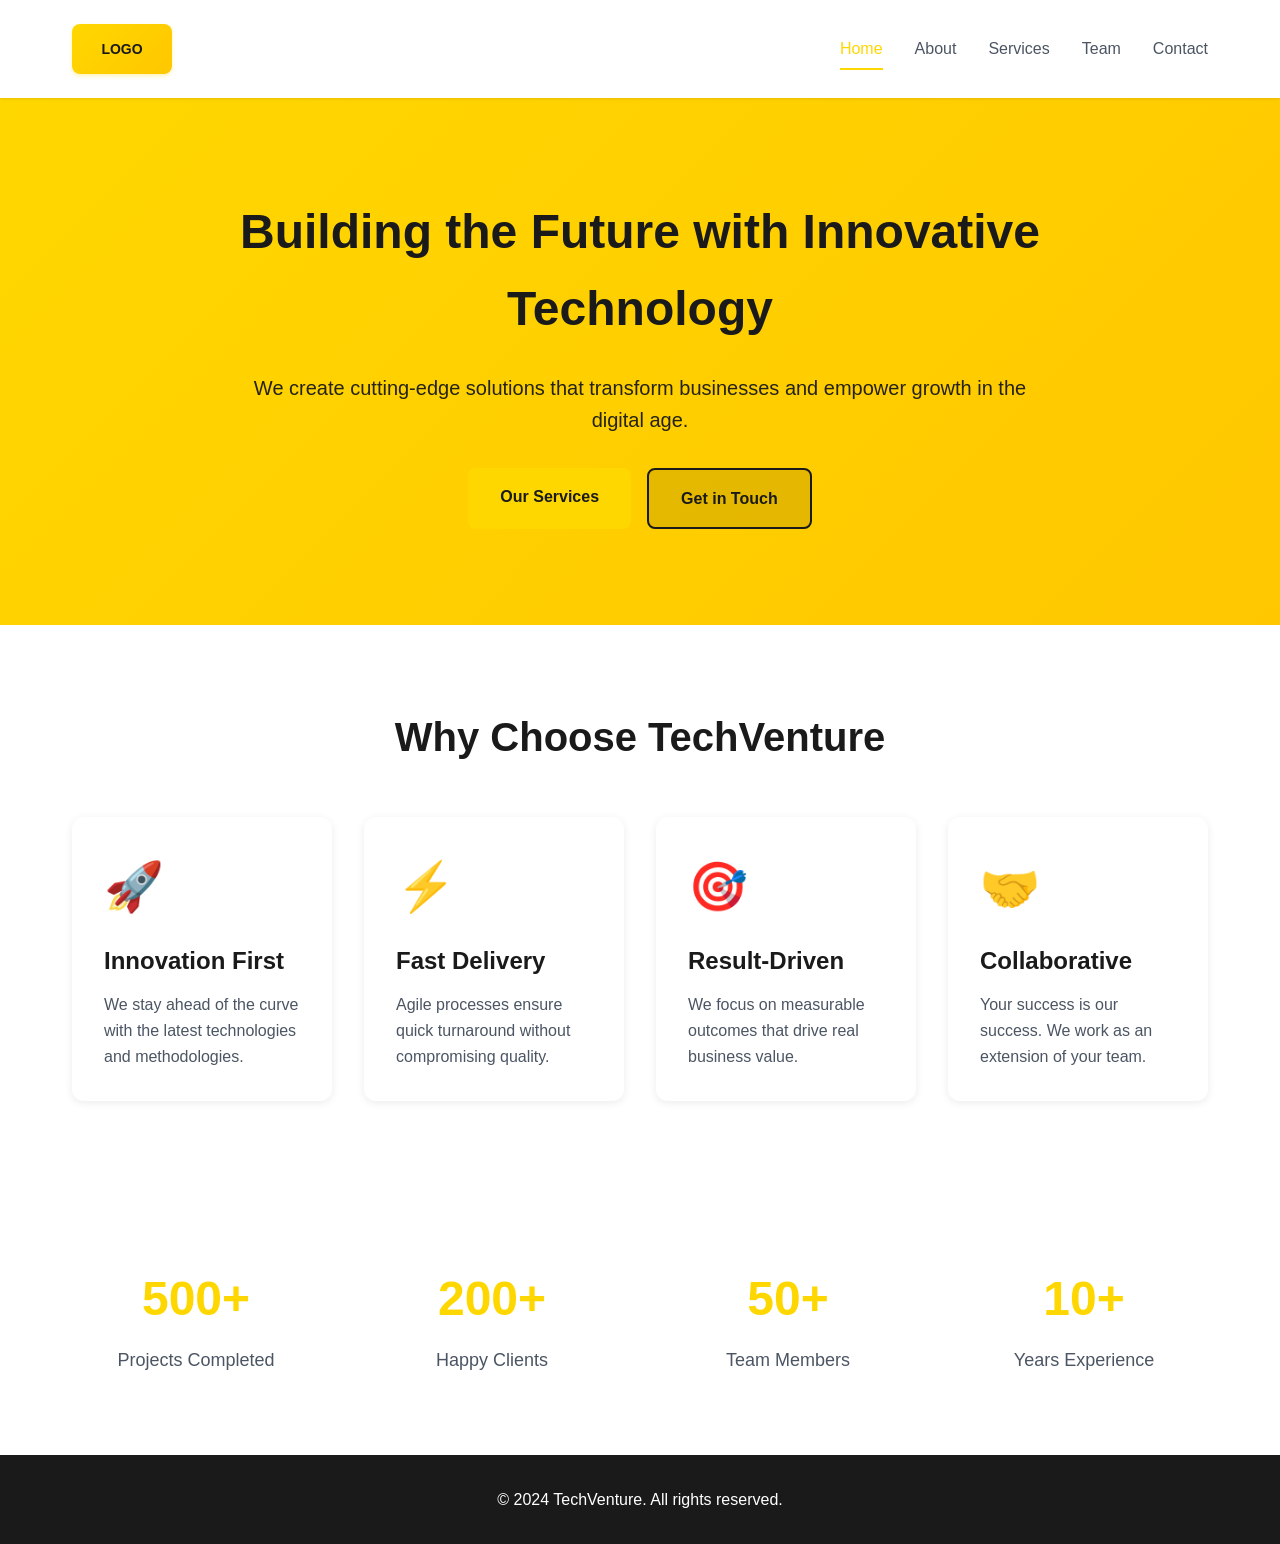
==== index.html @ 813dd055 "Add files via upload" ====
<!DOCTYPE html>
<html lang="en">
<head>
	<meta charset="UTF-8">
	<meta name="viewport" content="width=device-width, initial-scale=1.0">
	<title>TechVenture - Innovating Tomorrow</title>
	<link rel="stylesheet" href="styles.css">
</head>
<body>
	<nav class="navbar">
		<div class="nav-container">
			<div class="logo-space">
				<div class="logo-placeholder">LOGO</div>
			</div>
			<div class="nav-links">
				<a href="index.html" class="nav-link active">Home</a>
				<a href="about.html" class="nav-link">About</a>
				<a href="services.html" class="nav-link">Services</a>
				<a href="team.html" class="nav-link">Team</a>
				<a href="contact.html" class="nav-link">Contact</a>
			</div>
		</div>
	</nav>

	<section class="hero">
		<div class="hero-content">
			<h1>Building the Future with Innovative Technology</h1>
			<p>We create cutting-edge solutions that transform businesses and empower growth in the digital age.</p>
			<div class="cta-buttons">
				<a href="services.html" class="btn btn-primary">Our Services</a>
				<a href="contact.html" class="btn btn-secondary">Get in Touch</a>
			</div>
		</div>
	</section>

	<section class="features">
		<div class="container">
			<h2>Why Choose TechVenture</h2>
			<div class="features-grid">
				<div class="feature-card">
					<div class="feature-icon">🚀</div>
					<h3>Innovation First</h3>
					<p>We stay ahead of the curve with the latest technologies and methodologies.</p>
				</div>
				<div class="feature-card">
					<div class="feature-icon">⚡</div>
					<h3>Fast Delivery</h3>
					<p>Agile processes ensure quick turnaround without compromising quality.</p>
				</div>
				<div class="feature-card">
					<div class="feature-icon">🎯</div>
					<h3>Result-Driven</h3>
					<p>We focus on measurable outcomes that drive real business value.</p>
				</div>
				<div class="feature-card">
					<div class="feature-icon">🤝</div>
					<h3>Collaborative</h3>
					<p>Your success is our success. We work as an extension of your team.</p>
				</div>
			</div>
		</div>
	</section>

	<section class="stats">
		<div class="container">
			<div class="stats-grid">
				<div class="stat">
					<div class="stat-number">500+</div>
					<div class="stat-label">Projects Completed</div>
				</div>
				<div class="stat">
					<div class="stat-number">200+</div>
					<div class="stat-label">Happy Clients</div>
				</div>
				<div class="stat">
					<div class="stat-number">50+</div>
					<div class="stat-label">Team Members</div>
				</div>
				<div class="stat">
					<div class="stat-number">10+</div>
					<div class="stat-label">Years Experience</div>
				</div>
			</div>
		</div>
	</section>

	<footer class="footer">
		<div class="container">
			<p>&copy; 2024 TechVenture. All rights reserved.</p>
		</div>
	</footer>

	<script src="script.js"></script>
</body>
</html>
---- styles.css ----
* {
	margin: 0;
	padding: 0;
	box-sizing: border-box;
}

:root {
	--primary-yellow: #FFD700;
	--secondary-yellow: #FFC700;
	--dark: #1a1a1a;
	--light: #ffffff;
	--gray-text: #4b5563;
	--gray-light: #6b7280;
	--gray-bg: #f3f4f6;
	--gray-border: #e5e7eb;
	font-family: -apple-system, BlinkMacSystemFont, 'Segoe UI', Roboto, Oxygen, Ubuntu, Cantarell, sans-serif;
	line-height: 1.6;
	color: var(--dark);
}

html {
	scroll-behavior: smooth;
}

body {
	background: var(--light);
	color: var(--dark);
}

.container {
	max-width: 1200px;
	margin: 0 auto;
	padding: 0 2rem;
}

a {
	color: inherit;
	text-decoration: none;
}

button {
	font-family: inherit;
}

/* Navigation */
.navbar {
	background: var(--light);
	box-shadow: 0 1px 3px rgba(0, 0, 0, 0.1);
	position: sticky;
	top: 0;
	z-index: 100;
}

.nav-container {
	max-width: 1200px;
	margin: 0 auto;
	padding: 1.5rem 2rem;
	display: flex;
	justify-content: space-between;
	align-items: center;
	gap: 3rem;
}

.logo-space {
	flex-shrink: 0;
}

.logo-placeholder {
	width: 100px;
	height: 50px;
	background: linear-gradient(135deg, var(--primary-yellow) 0%, var(--secondary-yellow) 100%);
	border-radius: 8px;
	display: flex;
	align-items: center;
	justify-content: center;
	font-weight: 700;
	color: var(--dark);
	font-size: 0.875rem;
	box-shadow: 0 2px 4px rgba(255, 215, 0, 0.3);
}

.nav-links {
	display: flex;
	gap: 2rem;
}

.nav-link {
	color: var(--gray-text);
	font-weight: 500;
	transition: color 0.3s;
	position: relative;
}

.nav-link:hover {
	color: var(--primary-yellow);
}

.nav-link.active {
	color: var(--primary-yellow);
}

.nav-link.active::after {
	content: '';
	position: absolute;
	bottom: -0.5rem;
	left: 0;
	right: 0;
	height: 2px;
	background: var(--primary-yellow);
}

/* Hero Section */
.hero {
	background: linear-gradient(135deg, var(--primary-yellow) 0%, var(--secondary-yellow) 100%);
	color: var(--dark);
	padding: 6rem 2rem;
	text-align: center;
}

.hero-content {
	max-width: 800px;
	margin: 0 auto;
}

.hero h1 {
	font-size: 3rem;
	margin-bottom: 1.5rem;
	font-weight: 700;
}

.hero p {
	font-size: 1.25rem;
	margin-bottom: 2rem;
	opacity: 0.95;
}

.cta-buttons {
	display: flex;
	gap: 1rem;
	justify-content: center;
	flex-wrap: wrap;
}

/* Buttons */
.btn {
	padding: 1rem 2rem;
	border-radius: 8px;
	text-decoration: none;
	font-weight: 600;
	transition: all 0.3s;
	display: inline-block;
	border: none;
	cursor: pointer;
	font-size: 1rem;
	font-family: inherit;
}

.btn-primary {
	background: var(--primary-yellow);
	color: var(--dark);
}

.btn-primary:hover {
	background: var(--secondary-yellow);
	transform: translateY(-2px);
	box-shadow: 0 4px 12px rgba(255, 215, 0, 0.3);
}

.btn-secondary {
	background: rgba(0, 0, 0, 0.1);
	color: var(--dark);
	border: 2px solid var(--dark);
}

.btn-secondary:hover {
	background: var(--dark);
	color: var(--primary-yellow);
}

/* Features Section */
.features,
.stats {
	padding: 5rem 2rem;
}

.features h2 {
	text-align: center;
	font-size: 2.5rem;
	margin-bottom: 3rem;
}

.features-grid {
	display: grid;
	grid-template-columns: repeat(auto-fit, minmax(250px, 1fr));
	gap: 2rem;
}

.feature-card {
	background: var(--light);
	padding: 2rem;
	border-radius: 12px;
	box-shadow: 0 2px 8px rgba(0, 0, 0, 0.08);
	transition: transform 0.3s, box-shadow 0.3s;
}

.feature-card:hover {
	transform: translateY(-4px);
	box-shadow: 0 8px 24px rgba(0, 0, 0, 0.12);
}

.feature-icon {
	font-size: 3rem;
	margin-bottom: 1rem;
}

.feature-card h3 {
	font-size: 1.5rem;
	margin-bottom: 0.75rem;
	color: var(--dark);
}

.feature-card p {
	color: var(--gray-text);
	margin: 0;
}

/* Stats Section */
.stats {
	background: var(--light);
}

.stats-grid {
	display: grid;
	grid-template-columns: repeat(auto-fit, minmax(200px, 1fr));
	gap: 3rem;
	text-align: center;
}

.stat-number {
	font-size: 3rem;
	font-weight: 700;
	color: var(--primary-yellow);
	margin-bottom: 0.5rem;
}

.stat-label {
	color: var(--gray-text);
	font-size: 1.125rem;
}

/* Page Header */
.page-header {
	background: linear-gradient(135deg, var(--primary-yellow) 0%, var(--secondary-yellow) 100%);
	color: var(--dark);
	padding: 4rem 2rem;
	text-align: center;
}

.page-header h1 {
	font-size: 3rem;
	margin-bottom: 1rem;
}

.page-header p {
	font-size: 1.25rem;
	opacity: 0.95;
}

/* About Page */
.about-intro {
	padding: 5rem 0 3rem;
	text-align: center;
}

.intro-content {
	max-width: 800px;
	margin: 0 auto;
}

.intro-content h2 {
	font-size: 2.5rem;
	margin-bottom: 1.5rem;
}

.intro-content p {
	font-size: 1.125rem;
	color: var(--gray-text);
	line-height: 1.8;
	margin-bottom: 1rem;
}

.values-section {
	padding: 5rem 0;
}

.values-section h2 {
	text-align: center;
	font-size: 2.5rem;
	margin-bottom: 3rem;
}

.values-grid {
	display: grid;
	grid-template-columns: repeat(auto-fit, minmax(250px, 1fr));
	gap: 2rem;
}

.value-card {
	padding: 2rem;
	border: 2px solid var(--gray-border);
	border-radius: 12px;
	transition: all 0.3s;
}

.value-card:hover {
	border-color: var(--primary-yellow);
	transform: translateY(-4px);
}

.value-card h3 {
	font-size: 1.5rem;
	margin-bottom: 1rem;
	color: var(--primary-yellow);
}

.value-card p {
	color: var(--gray-text);
	margin: 0;
}

.mission-section {
	background: var(--gray-bg);
	padding: 5rem 0;
	text-align: center;
}

.mission-section h2 {
	font-size: 2.5rem;
	margin-bottom: 1.5rem;
}

.mission-section p {
	font-size: 1.25rem;
	color: var(--gray-text);
}

/* Services Page */
.services-section {
	padding: 5rem 0;
}

.services-grid {
	display: grid;
	grid-template-columns: repeat(auto-fit, minmax(350px, 1fr));
	gap: 2.5rem;
}

.service-card {
	background: var(--light);
	padding: 2.5rem;
	border-radius: 12px;
	box-shadow: 0 2px 8px rgba(0, 0, 0, 0.08);
	transition: all 0.3s;
}

.service-card:hover {
	transform: translateY(-4px);
	box-shadow: 0 8px 24px rgba(0, 0, 0, 0.12);
}

.service-icon {
	font-size: 3rem;
	margin-bottom: 1.5rem;
}

.service-card h3 {
	font-size: 1.75rem;
	margin-bottom: 1rem;
	color: var(--dark);
}

.service-card p {
	color: var(--gray-text);
	margin-bottom: 1.5rem;
	line-height: 1.6;
}

.service-features {
	list-style: none;
	padding: 0;
	margin: 0;
}

.service-features li {
	color: var(--gray-light);
	padding: 0.5rem 0;
	padding-left: 1.5rem;
	position: relative;
}

.service-features li::before {
	content: '✓';
	position: absolute;
	left: 0;
	color: var(--primary-yellow);
	font-weight: 700;
}

.cta-section {
	background: linear-gradient(135deg, var(--gray-bg) 0%, var(--gray-border) 100%);
	padding: 5rem 2rem;
	text-align: center;
}

.cta-section h2 {
	font-size: 2.5rem;
	margin-bottom: 1rem;
}

.cta-section p {
	font-size: 1.25rem;
	color: var(--gray-text);
	margin-bottom: 2rem;
}

/* Team Page */
.team-intro {
	padding: 5rem 0 3rem;
	text-align: center;
}

.team-intro h2 {
	font-size: 2.5rem;
	margin-bottom: 1.5rem;
}

.team-intro p {
	font-size: 1.125rem;
	color: var(--gray-text);
	line-height: 1.8;
}

.team-section {
	padding: 3rem 0 5rem;
}

.section-title {
	text-align: center;
	font-size: 2rem;
	margin-bottom: 3rem;
	color: var(--dark);
}

.team-grid {
	display: grid;
	grid-template-columns: repeat(3, 1fr);
	gap: 3rem;
}

.team-member {
	text-align: center;
}

.member-image {
	width: 150px;
	height: 150px;
	border-radius: 50%;
	background: linear-gradient(135deg, var(--primary-yellow) 0%, var(--secondary-yellow) 100%);
	margin: 0 auto 1.5rem;
	display: flex;
	align-items: center;
	justify-content: center;
	font-size: 2.5rem;
	font-weight: 700;
	color: var(--dark);
	transition: transform 0.3s;
	box-shadow: 0 4px 12px rgba(255, 215, 0, 0.3);
}

.team-member:hover .member-image {
	transform: scale(1.05);
}

.team-member h3 {
	font-size: 1.5rem;
	margin-bottom: 0.5rem;
	color: var(--dark);
}

.role {
	color: var(--primary-yellow);
	font-weight: 600;
	margin-bottom: 1rem;
}

.bio {
	color: var(--gray-light);
	line-height: 1.6;
	margin: 0;
}

.collaborators-section {
	background: var(--light);
	padding: 5rem 0;
	border-top: 1px solid var(--gray-border);
}

.collaborators-grid {
	display: grid;
	grid-template-columns: repeat(2, 1fr);
	gap: 3rem;
}

.collaborator {
	text-align: center;
	padding: 2rem;
}

.collaborator-image {
	width: 150px;
	height: 150px;
	border-radius: 50%;
	background: linear-gradient(135deg, var(--primary-yellow) 0%, var(--secondary-yellow) 100%);
	margin: 0 auto 1.5rem;
	display: flex;
	align-items: center;
	justify-content: center;
	font-size: 2.5rem;
	font-weight: 700;
	color: var(--dark);
	transition: transform 0.3s;
	box-shadow: 0 4px 12px rgba(255, 215, 0, 0.3);
}

.collaborator:hover .collaborator-image {
	transform: scale(1.05);
}

.collaborator h3 {
	font-size: 1.5rem;
	margin-bottom: 0.5rem;
	color: var(--dark);
}

.collaborator p {
	color: var(--gray-light);
	line-height: 1.6;
	margin: 0;
}

.join-section {
	background: linear-gradient(135deg, var(--gray-bg) 0%, var(--gray-border) 100%);
	padding: 5rem 2rem;
	text-align: center;
}

.join-section h2 {
	font-size: 2.5rem;
	margin-bottom: 1rem;
}

.join-section p {
	font-size: 1.25rem;
	color: var(--gray-text);
	margin-bottom: 2rem;
}

/* Contact Page */
.contact-section {
	padding: 5rem 0;
}

.contact-grid {
	display: grid;
	grid-template-columns: 1fr 1fr;
	gap: 4rem;
}

.contact-info h2 {
	font-size: 2rem;
	margin-bottom: 1rem;
	color: var(--dark);
}

.intro-text {
	color: var(--gray-text);
	line-height: 1.6;
	margin-bottom: 2rem;
}

.info-items {
	display: flex;
	flex-direction: column;
	gap: 2rem;
}

.info-item {
	display: flex;
	gap: 1.5rem;
}

.info-item h3 {
	font-size: 1.125rem;
	margin-bottom: 0.5rem;
	color: var(--dark);
}

.info-item p {
	color: var(--gray-light);
	margin: 0.25rem 0;
}

.contact-form-wrapper {
	background: var(--light);
	padding: 2.5rem;
	border-radius: 12px;
	box-shadow: 0 4px 16px rgba(0, 0, 0, 0.08);
}

.contact-form h2 {
	font-size: 2rem;
	margin-bottom: 2rem;
	color: var(--dark);
}

.form-group {
	margin-bottom: 1.5rem;
}

.form-group label {
	display: block;
	margin-bottom: 0.5rem;
	color: #374151;
	font-weight: 500;
}

.form-group input,
.form-group select,
.form-group textarea {
	width: 100%;
	padding: 0.75rem;
	border: 2px solid var(--gray-border);
	border-radius: 8px;
	font-family: inherit;
	font-size: 1rem;
	transition: border-color 0.3s;
}

.form-group input:focus,
.form-group select:focus,
.form-group textarea:focus {
	outline: none;
	border-color: var(--primary-yellow);
}

.form-group textarea {
	resize: vertical;
}

.map-section {
	padding: 0 0 5rem;
}

.map-placeholder {
	background: linear-gradient(135deg, var(--gray-border) 0%, #d1d5db 100%);
	border-radius: 12px;
	height: 400px;
	display: flex;
	align-items: center;
	justify-content: center;
}

.map-placeholder p {
	font-size: 1.5rem;
	color: var(--gray-light);
	font-weight: 600;
}

/* Footer */
.footer {
	background: var(--dark);
	color: var(--light);
	padding: 2rem;
	text-align: center;
}

.footer p {
	margin: 0;
}

/* Responsive */
@media (max-width: 768px) {
	.nav-container {
		flex-direction: column;
		gap: 1rem;
	}

	.nav-links {
		gap: 1rem;
		flex-wrap: wrap;
		justify-content: center;
	}

	.hero h1 {
		font-size: 2rem;
	}

	.hero p {
		font-size: 1rem;
	}

	.features h2,
	.values-section h2,
	.mission-section h2,
	.page-header h1,
	.cta-section h2,
	.join-section h2 {
		font-size: 2rem;
	}

	.features-grid,
	.values-grid,
	.services-grid {
		grid-template-columns: 1fr;
	}

	.team-grid {
		grid-template-columns: 1fr;
	}

	.collaborators-grid {
		grid-template-columns: 1fr;
	}

	.contact-grid {
		grid-template-columns: 1fr;
		gap: 3rem;
	}

	.stat-number {
		font-size: 2rem;
	}

	.cta-buttons {
		flex-direction: column;
		align-items: center;
	}

	.btn {
		width: 100%;
		max-width: 300px;
	}
}

@media (max-width: 480px) {
	.container {
		padding: 0 1rem;
	}

	.hero {
		padding: 3rem 1rem;
	}

	.nav-container {
		padding: 1rem;
	}

	.nav-container,
	.nav-links {
		gap: 0.5rem;
	}

	.logo-placeholder {
		width: 80px;
		height: 40px;
		font-size: 0.75rem;
	}

	.page-header {
		padding: 2rem 1rem;
	}

	.page-header h1 {
		font-size: 1.5rem;
	}

	.page-header p {
		font-size: 1rem;
	}

	.services-grid {
		gap: 1.5rem;
	}

	.service-card {
		padding: 1.5rem;
	}

	.contact-form-wrapper {
		padding: 1.5rem;
	}
}
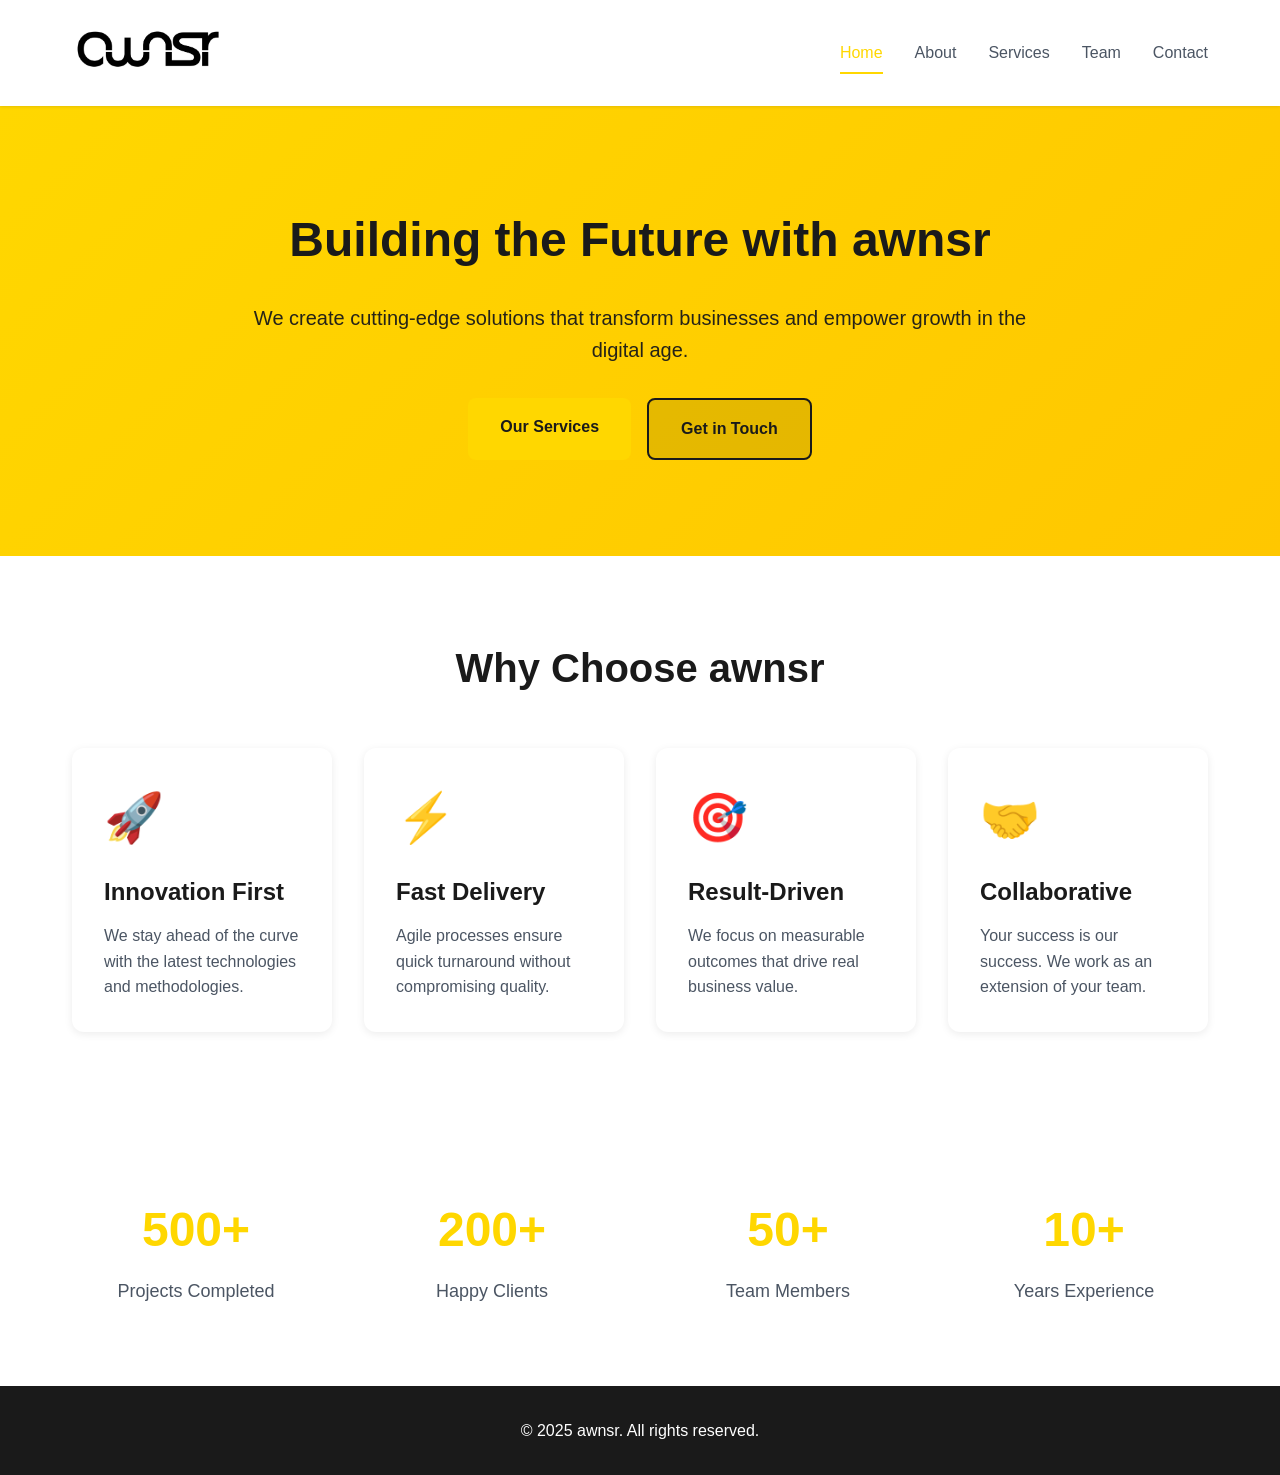
==== commit 850f3020: "Update index.html" ====
--- a/index.html
+++ b/index.html
@@ -3,14 +3,14 @@
 <head>
 	<meta charset="UTF-8">
 	<meta name="viewport" content="width=device-width, initial-scale=1.0">
-	<title>TechVenture - Innovating Tomorrow</title>
+	<title>awnsr </title>
 	<link rel="stylesheet" href="styles.css">
 </head>
 <body>
 	<nav class="navbar">
 		<div class="nav-container">
 			<div class="logo-space">
-				<div class="logo-placeholder">LOGO</div>
+				<img src="logo.jpg" alt="awnsr" style="height: 50px; width: auto;">
 			</div>
 			<div class="nav-links">
 				<a href="index.html" class="nav-link active">Home</a>
@@ -24,7 +24,7 @@
 
 	<section class="hero">
 		<div class="hero-content">
-			<h1>Building the Future with Innovative Technology</h1>
+			<h1>Building the Future with awnsr</h1>
 			<p>We create cutting-edge solutions that transform businesses and empower growth in the digital age.</p>
 			<div class="cta-buttons">
 				<a href="services.html" class="btn btn-primary">Our Services</a>
@@ -35,7 +35,7 @@
 
 	<section class="features">
 		<div class="container">
-			<h2>Why Choose TechVenture</h2>
+			<h2>Why Choose awnsr</h2>
 			<div class="features-grid">
 				<div class="feature-card">
 					<div class="feature-icon">🚀</div>
@@ -86,7 +86,7 @@
 
 	<footer class="footer">
 		<div class="container">
-			<p>&copy; 2024 TechVenture. All rights reserved.</p>
+			<p>&copy; 2025 awnsr. All rights reserved.</p>
 		</div>
 	</footer>
 
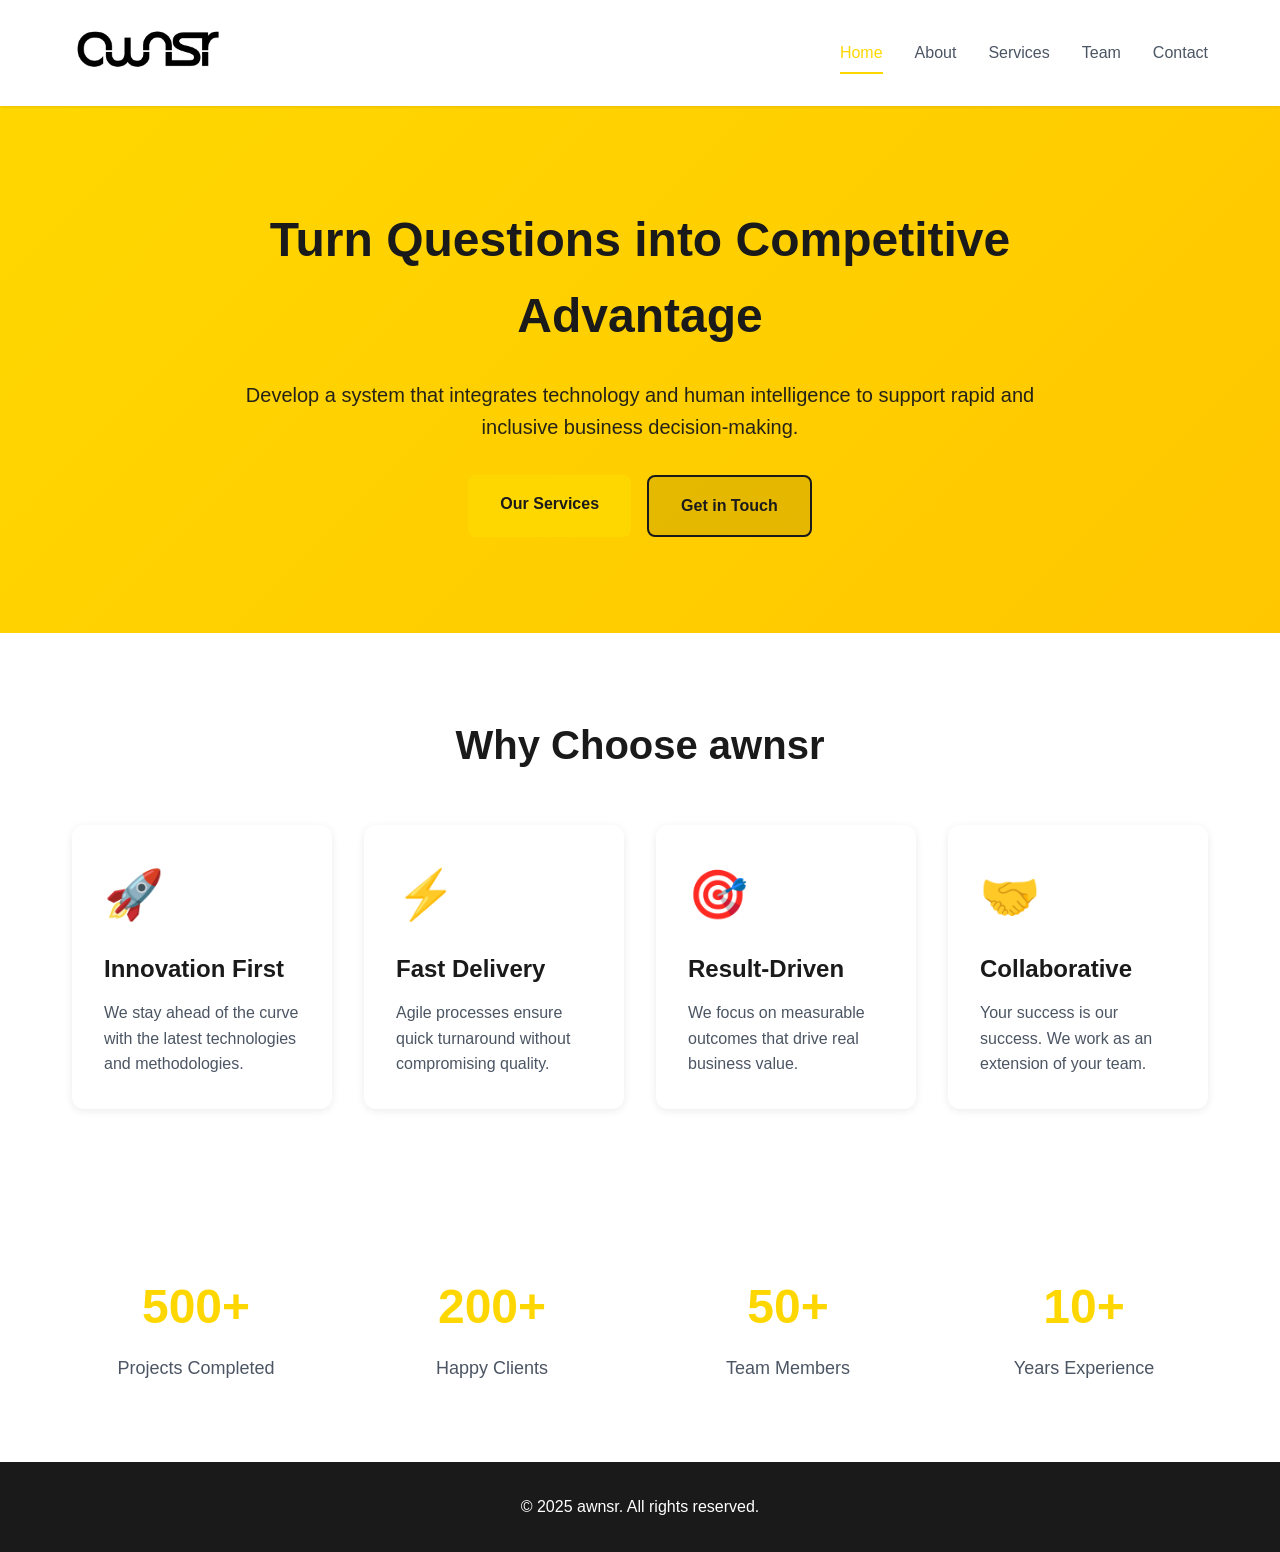
==== commit 007677db: "Update index.html" ====
--- a/index.html
+++ b/index.html
@@ -24,8 +24,8 @@
 
 	<section class="hero">
 		<div class="hero-content">
-			<h1>Building the Future with awnsr</h1>
-			<p>We create cutting-edge solutions that transform businesses and empower growth in the digital age.</p>
+			<h1>Turn Questions into Competitive Advantage</h1>
+			<p>Develop a system that integrates technology and human intelligence to support rapid and inclusive business decision-making.</p>
 			<div class="cta-buttons">
 				<a href="services.html" class="btn btn-primary">Our Services</a>
 				<a href="contact.html" class="btn btn-secondary">Get in Touch</a>
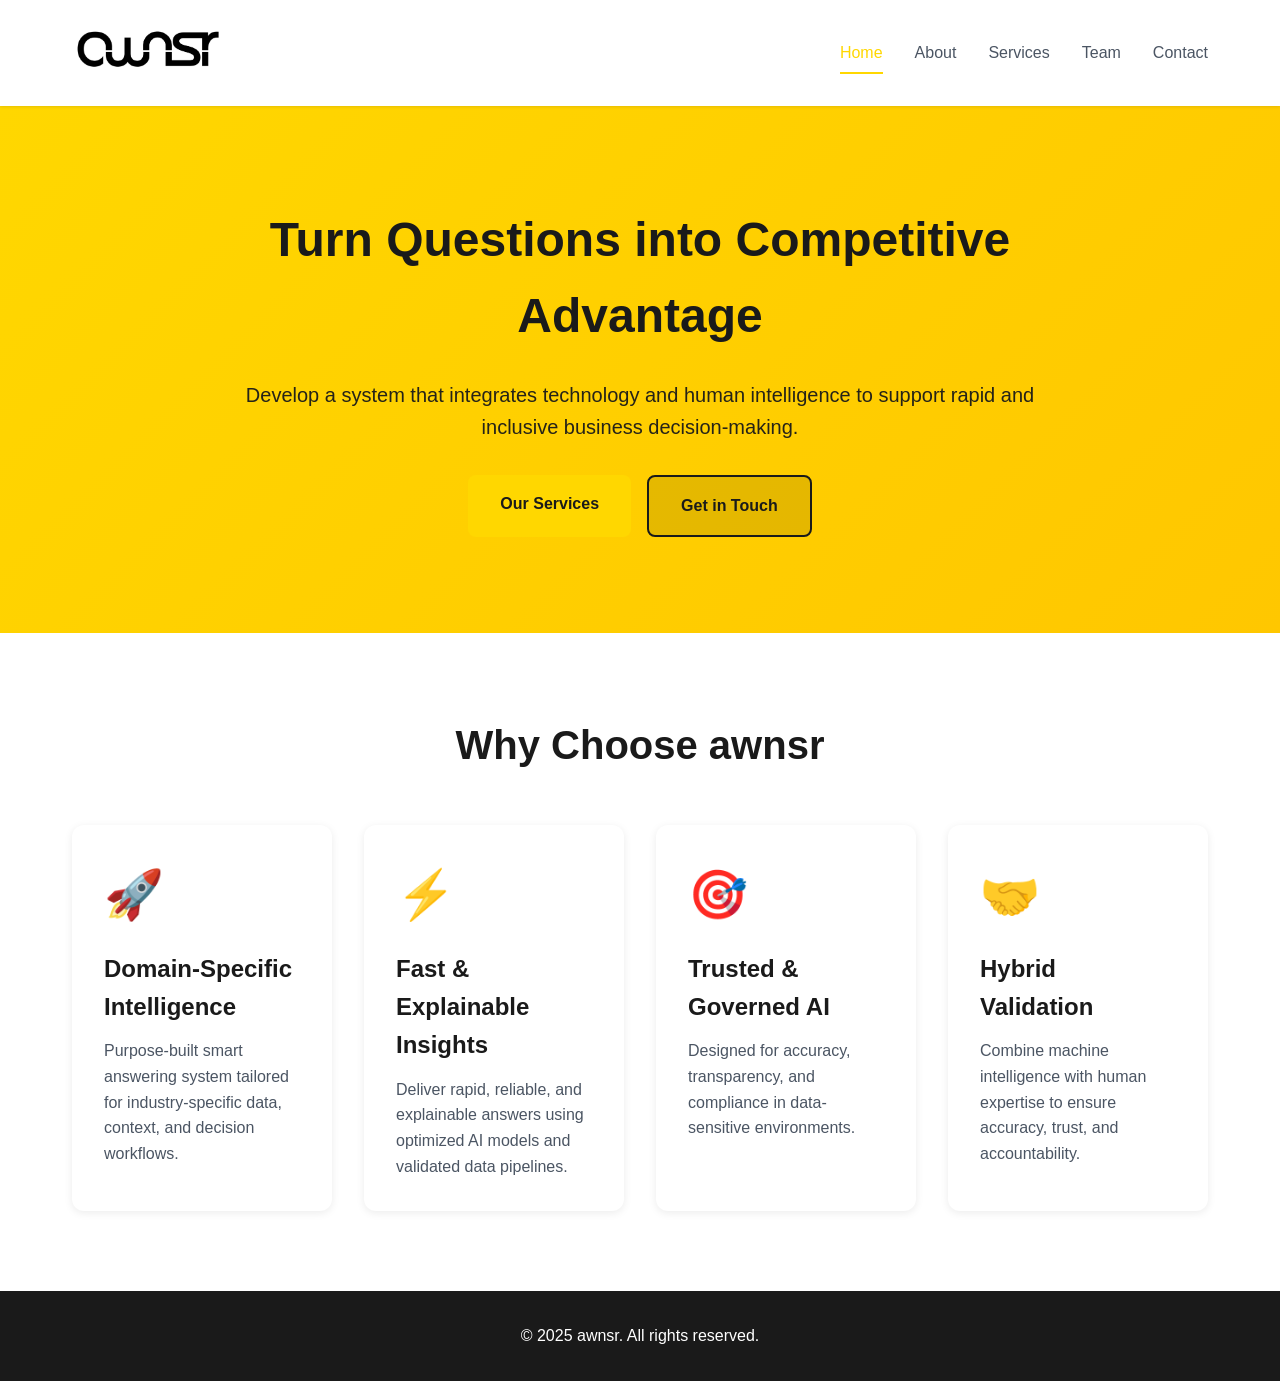
==== commit b1426304: "Update index.html" ====
--- a/index.html
+++ b/index.html
@@ -39,28 +39,28 @@
 			<div class="features-grid">
 				<div class="feature-card">
 					<div class="feature-icon">🚀</div>
-					<h3>Innovation First</h3>
-					<p>We stay ahead of the curve with the latest technologies and methodologies.</p>
+					<h3>Domain-Specific Intelligence</h3>
+					<p>Purpose-built smart answering system tailored for industry-specific data, context, and decision workflows.</p>
 				</div>
 				<div class="feature-card">
 					<div class="feature-icon">⚡</div>
-					<h3>Fast Delivery</h3>
-					<p>Agile processes ensure quick turnaround without compromising quality.</p>
+					<h3>Fast & Explainable Insights</h3>
+					<p>Deliver rapid, reliable, and explainable answers using optimized AI models and validated data pipelines.</p>
 				</div>
 				<div class="feature-card">
 					<div class="feature-icon">🎯</div>
-					<h3>Result-Driven</h3>
-					<p>We focus on measurable outcomes that drive real business value.</p>
+					<h3>Trusted & Governed AI</h3>
+					<p>Designed for accuracy, transparency, and compliance in data-sensitive environments.</p>
 				</div>
 				<div class="feature-card">
 					<div class="feature-icon">🤝</div>
-					<h3>Collaborative</h3>
-					<p>Your success is our success. We work as an extension of your team.</p>
+					<h3>Hybrid Validation</h3>
+					<p>Combine machine intelligence with human expertise to ensure accuracy, trust, and accountability.</p>
 				</div>
 			</div>
 		</div>
 	</section>
-
+<!--
 	<section class="stats">
 		<div class="container">
 			<div class="stats-grid">
@@ -82,7 +82,7 @@
 				</div>
 			</div>
 		</div>
-	</section>
+	</section> -->
 
 	<footer class="footer">
 		<div class="container">
